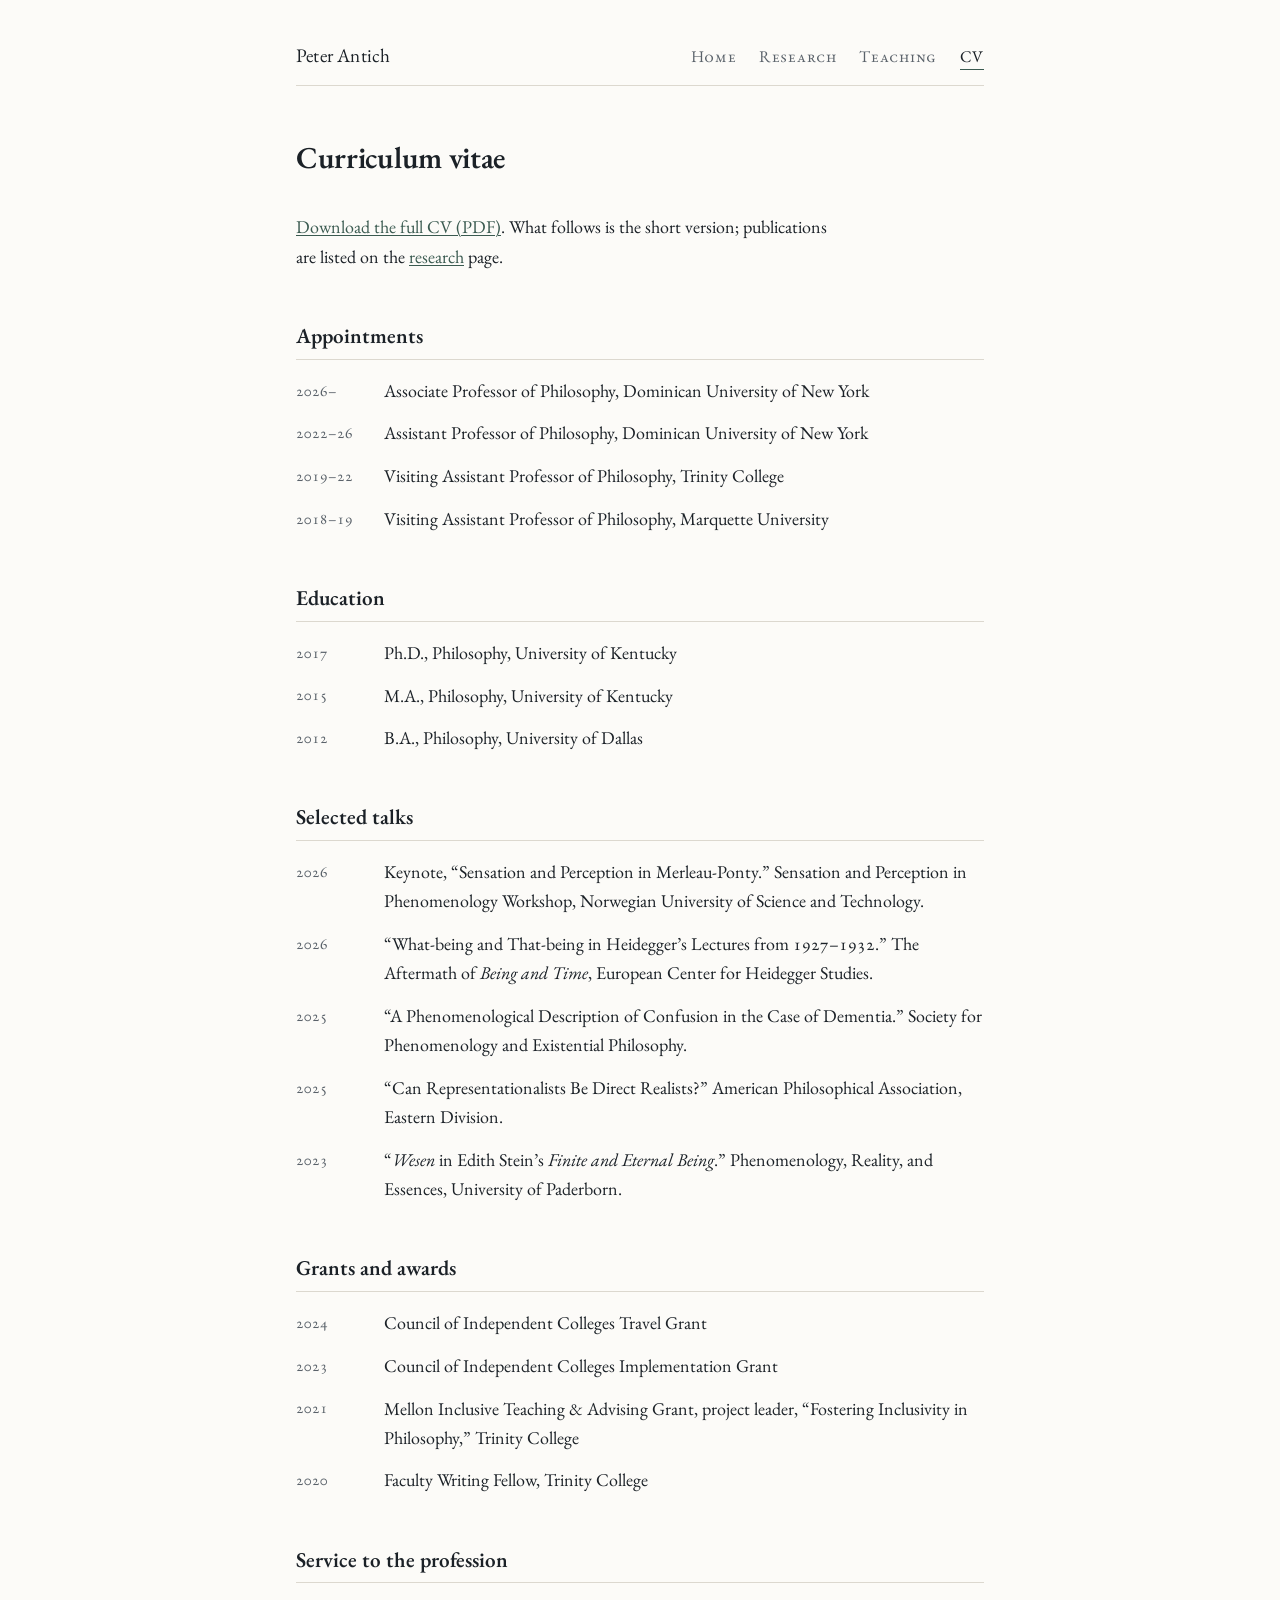
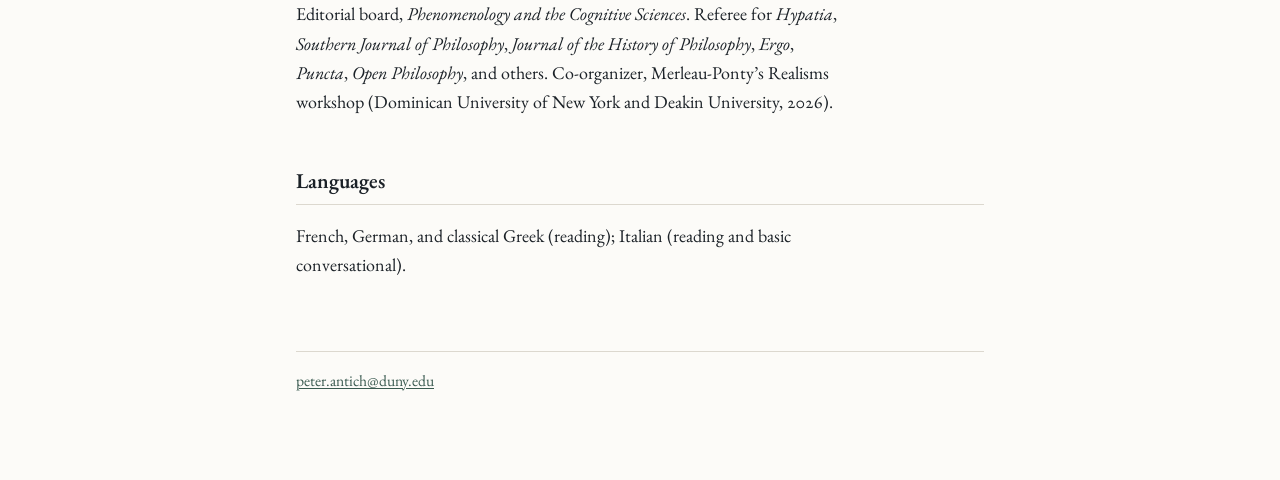
==== cv.html @ 3d5ea0bc "Add files via upload" ====
<!DOCTYPE html>
<html lang="en">
<head>
<meta charset="utf-8">
<meta name="viewport" content="width=device-width, initial-scale=1">
<title>CV — Peter Antich</title>
<meta name="description" content="Curriculum vitae of Peter Antich, Associate Professor of Philosophy at Dominican University of New York.">
<link rel="preconnect" href="https://fonts.googleapis.com">
<link rel="preconnect" href="https://fonts.gstatic.com" crossorigin>
<link href="https://fonts.googleapis.com/css2?family=EB+Garamond:ital,wght@0,400;0,600;1,400&display=swap" rel="stylesheet">
<link rel="stylesheet" href="style.css">
</head>
<body>
<div class="page">

  <header class="masthead">
    <a class="wordmark" href="index.html">Peter Antich</a>
    <nav aria-label="Main">
      <ul>
        <li><a href="index.html">Home</a></li>
        <li><a href="research.html">Research</a></li>
        <li><a href="teaching.html">Teaching</a></li>
        <li><a href="cv.html" aria-current="page">CV</a></li>
      </ul>
    </nav>
  </header>

  <main>

    <h1>Curriculum vitae</h1>

    <p><a href="files/antich-cv.pdf">Download the full CV (PDF)</a>. What follows is the
    short version; publications are listed on the <a href="research.html">research</a> page.</p>

    <h2>Appointments</h2>

    <dl class="dated">
      <dt>2026–</dt>
      <dd>Associate Professor of Philosophy, Dominican University of New York</dd>

      <dt>2022–26</dt>
      <dd>Assistant Professor of Philosophy, Dominican University of New York</dd>

      <dt>2019–22</dt>
      <dd>Visiting Assistant Professor of Philosophy, Trinity College</dd>

      <dt>2018–19</dt>
      <dd>Visiting Assistant Professor of Philosophy, Marquette University</dd>
    </dl>

    <h2>Education</h2>

    <dl class="dated">
      <dt>2017</dt>
      <dd>Ph.D., Philosophy, University of Kentucky</dd>

      <dt>2015</dt>
      <dd>M.A., Philosophy, University of Kentucky</dd>

      <dt>2012</dt>
      <dd>B.A., Philosophy, University of Dallas</dd>
    </dl>

    <h2>Selected talks</h2>

    <dl class="dated">
      <dt>2026</dt>
      <dd>Keynote, “Sensation and Perception in Merleau-Ponty.” Sensation and Perception in
      Phenomenology Workshop, Norwegian University of Science and Technology.</dd>

      <dt>2026</dt>
      <dd>“What-being and That-being in Heidegger&rsquo;s Lectures from 1927–1932.” The
      Aftermath of <em>Being and Time</em>, European Center for Heidegger Studies.</dd>

      <dt>2025</dt>
      <dd>“A Phenomenological Description of Confusion in the Case of Dementia.” Society for
      Phenomenology and Existential Philosophy.</dd>

      <dt>2025</dt>
      <dd>“Can Representationalists Be Direct Realists?” American Philosophical Association,
      Eastern Division.</dd>

      <dt>2023</dt>
      <dd>“<em>Wesen</em> in Edith Stein&rsquo;s <em>Finite and Eternal Being</em>.”
      Phenomenology, Reality, and Essences, University of Paderborn.</dd>
    </dl>

    <h2>Grants and awards</h2>

    <dl class="dated">
      <dt>2024</dt>
      <dd>Council of Independent Colleges Travel Grant</dd>

      <dt>2023</dt>
      <dd>Council of Independent Colleges Implementation Grant</dd>

      <dt>2021</dt>
      <dd>Mellon Inclusive Teaching &amp; Advising Grant, project leader, “Fostering
      Inclusivity in Philosophy,” Trinity College</dd>

      <dt>2020</dt>
      <dd>Faculty Writing Fellow, Trinity College</dd>
    </dl>

    <h2>Service to the profession</h2>

    <p>Editorial board, <em>Phenomenology and the Cognitive Sciences</em>. Referee for
    <em>Hypatia</em>, <em>Southern Journal of Philosophy</em>, <em>Journal of the History of
    Philosophy</em>, <em>Ergo</em>, <em>Puncta</em>, <em>Open Philosophy</em>, and others.
    Co-organizer, Merleau-Ponty&rsquo;s Realisms workshop (Dominican University of New York
    and Deakin University, 2026).</p>

    <h2>Languages</h2>

    <p>French, German, and classical Greek (reading); Italian (reading and basic
    conversational).</p>

  </main>

  <footer>
    <p><a href="mailto:peter.antich@duny.edu">peter.antich@duny.edu</a></p>
  </footer>

</div>
</body>
</html>
---- style.css ----
/* ---------------------------------------------------------------
   Peter Antich — personal site
   One stylesheet for every page. Edit colors and sizes here only.
   --------------------------------------------------------------- */

:root {
  --paper:      #FCFBF8;  /* page background */
  --ink:        #1B2127;  /* body text */
  --ink-soft:   #5A626A;  /* years, dates, secondary text */
  --rule:       #DCD8CF;  /* hairlines */
  --accent:     #3A5A50;  /* links */
  --accent-dk:  #21382F;  /* links, hovered */
  --measure:    34rem;    /* reading width */
}

*, *::before, *::after { box-sizing: border-box; }

html { -webkit-text-size-adjust: 100%; }

body {
  margin: 0;
  background: var(--paper);
  color: var(--ink);
  font-family: "EB Garamond", Garamond, Georgia, "Times New Roman", serif;
  font-size: 1.125rem;
  line-height: 1.62;
  font-feature-settings: "onum" 1;   /* old-style figures where available */
}

.page {
  max-width: 46rem;
  margin: 0 auto;
  padding: 2.5rem 1.5rem 5rem;
}

/* --- masthead + navigation ------------------------------------ */

.masthead {
  display: flex;
  flex-wrap: wrap;
  align-items: baseline;
  justify-content: space-between;
  gap: 0.75rem 2rem;
  padding-bottom: 0.9rem;
  border-bottom: 1px solid var(--rule);
  margin-bottom: 3.25rem;
}

.masthead a.wordmark {
  font-size: 1.2rem;
  letter-spacing: 0.01em;
  color: var(--ink);
  text-decoration: none;
}

nav ul {
  display: flex;
  flex-wrap: wrap;
  gap: 1.4rem;
  list-style: none;
  margin: 0;
  padding: 0;
}

nav a {
  font-variant: small-caps;
  letter-spacing: 0.045em;
  font-size: 1.02rem;
  color: var(--ink-soft);
  text-decoration: none;
  padding-bottom: 2px;
  border-bottom: 1px solid transparent;
}

nav a:hover,
nav a:focus-visible { color: var(--accent-dk); border-bottom-color: var(--accent); }

nav a[aria-current="page"] {
  color: var(--ink);
  border-bottom-color: var(--accent);
}

/* --- the opening claim (home page only) ------------------------ */

.claim {
  font-size: clamp(1.6rem, 4.6vw, 2.45rem);
  line-height: 1.22;
  letter-spacing: -0.012em;
  max-width: 22ch;
  margin: 0 0 2.25rem;
  text-wrap: balance;
}

.standfirst {
  max-width: var(--measure);
  color: var(--ink-soft);
  margin-bottom: 3rem;
}

/* --- headings and text ----------------------------------------- */

h1 {
  font-size: 1.9rem;
  font-weight: 600;
  line-height: 1.25;
  margin: 0 0 2.25rem;
  letter-spacing: -0.01em;
}

h2 {
  font-size: 1.32rem;
  font-weight: 600;
  margin: 3rem 0 1rem;
  padding-bottom: 0.35rem;
  border-bottom: 1px solid var(--rule);
}

h3 {
  font-size: 1.08rem;
  font-weight: 600;
  font-style: italic;
  margin: 2rem 0 0.6rem;
}

p { max-width: var(--measure); margin: 0 0 1.15rem; }

a { color: var(--accent); text-decoration-thickness: 1px; text-underline-offset: 2px; }
a:hover, a:focus-visible { color: var(--accent-dk); }

:focus-visible { outline: 2px solid var(--accent); outline-offset: 3px; }

em, cite { font-style: italic; }
cite { font-style: italic; }

/* --- dated lists: publications, talks, appointments ------------ */

dl.dated { margin: 0; }

dl.dated dt {
  float: left;
  clear: left;
  width: 5.5rem;
  color: var(--ink-soft);
  font-size: 0.98rem;
  padding-top: 0.12rem;
}

dl.dated dd {
  margin: 0 0 0.85rem 5.5rem;
  max-width: calc(var(--measure) + 4rem);
}

/* --- the two books, given room --------------------------------- */

.book {
  padding-left: 1.1rem;
  border-left: 2px solid var(--accent);
  margin: 0 0 1.9rem;
  max-width: var(--measure);
}

.book .title { font-style: italic; }
.book .imprint { display: block; color: var(--ink-soft); font-size: 0.98rem; }

/* --- plain lists (courses, service) ---------------------------- */

ul.plain { list-style: none; padding: 0; margin: 0 0 1.2rem; max-width: var(--measure); }
ul.plain li { margin-bottom: 0.35rem; }
ul.plain .when { color: var(--ink-soft); font-size: 0.98rem; }

/* --- footer ---------------------------------------------------- */

footer {
  margin-top: 4.5rem;
  padding-top: 1rem;
  border-top: 1px solid var(--rule);
  color: var(--ink-soft);
  font-size: 0.98rem;
}

footer p { margin-bottom: 0.4rem; }

/* --- narrow screens -------------------------------------------- */

@media (max-width: 33rem) {
  body { font-size: 1.06rem; }
  .page { padding: 2rem 1.15rem 3.5rem; }
  .masthead { margin-bottom: 2.5rem; }
  dl.dated dt { float: none; width: auto; padding-top: 0; }
  dl.dated dd { margin-left: 0; margin-bottom: 1.15rem; }
}

@media (prefers-reduced-motion: reduce) {
  * { transition: none !important; animation: none !important; }
}
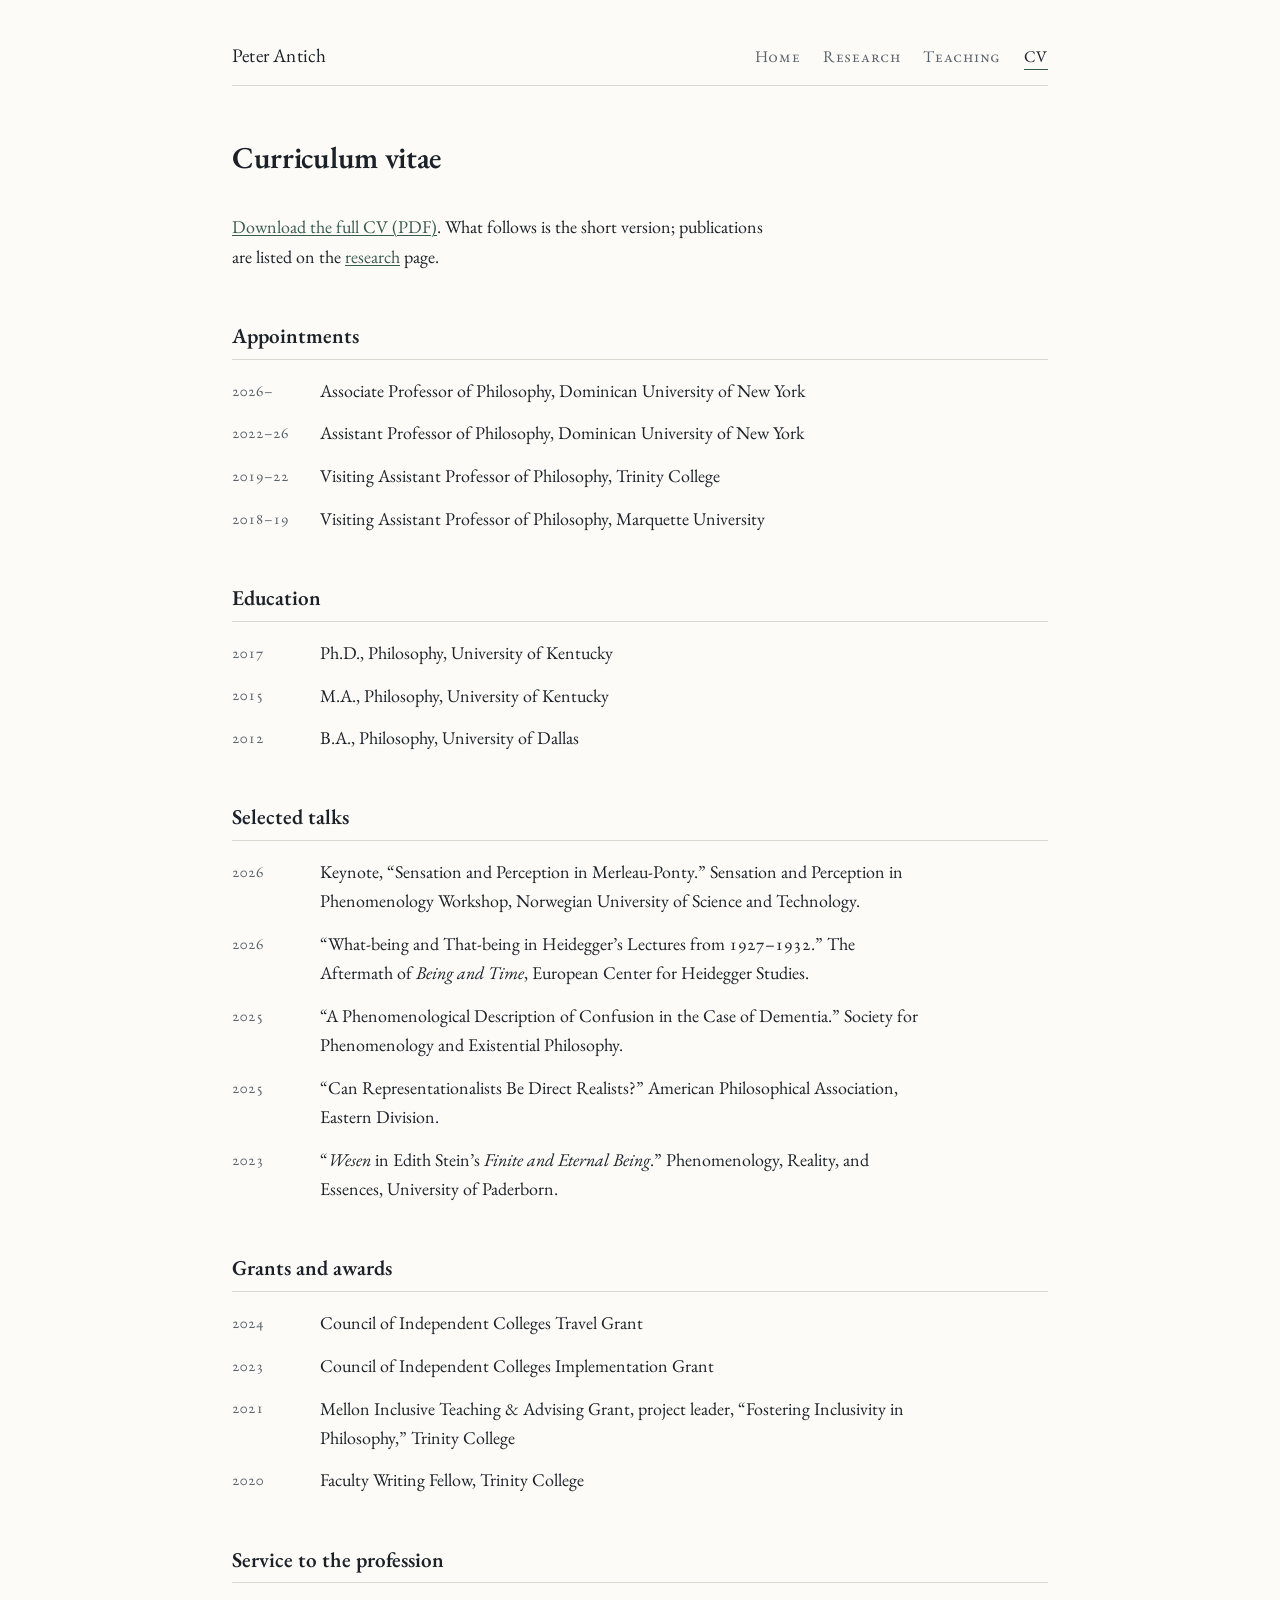
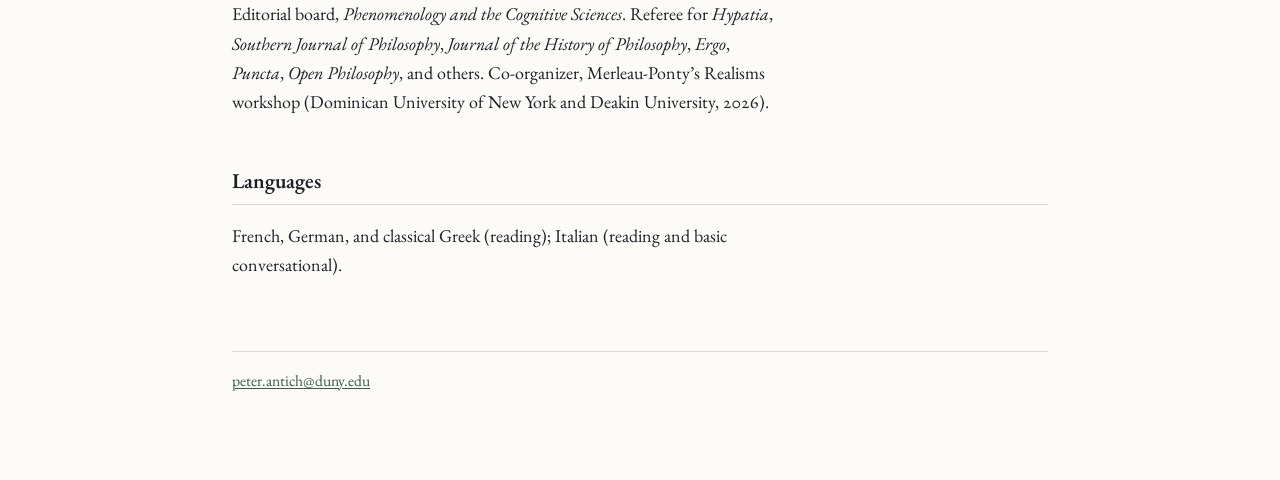
==== commit 48628eba: "Add files via upload" ====
--- a/cv.html
+++ b/cv.html
@@ -29,7 +29,7 @@
 
     <h1>Curriculum vitae</h1>
 
-    <p><a href="files/antich-cv.pdf">Download the full CV (PDF)</a>. What follows is the
+    <p><a href="antich-cv.pdf">Download the full CV (PDF)</a>. What follows is the
     short version; publications are listed on the <a href="research.html">research</a> page.</p>
 
     <h2>Appointments</h2>
--- a/style.css
+++ b/style.css
@@ -28,7 +28,7 @@
 }
 
 .page {
-  max-width: 46rem;
+  max-width: 54rem;
   margin: 0 auto;
   padding: 2.5rem 1.5rem 5rem;
 }
@@ -193,3 +193,112 @@
 @media (prefers-reduced-motion: reduce) {
   * { transition: none !important; animation: none !important; }
 }
+
+/* --- two-column layout: prose + side rail --------------------- */
+
+.layout {
+  display: grid;
+  grid-template-columns: minmax(0, 1fr) 13rem;
+  gap: 3.25rem;
+  align-items: start;
+}
+
+aside.rail { position: sticky; top: 2rem; }
+
+figure.portrait { margin: 0 0 2.5rem; }
+
+figure.portrait img {
+  display: block;
+  width: 100%;
+  border-radius: 2px;
+}
+
+figure.portrait figcaption {
+  margin-top: 0.5rem;
+  font-size: 0.9rem;
+  color: var(--ink-soft);
+  line-height: 1.35;
+}
+
+/* --- books in the rail ----------------------------------------- */
+
+.rail h2 {
+  font-size: 1.02rem;
+  margin: 0 0 1rem;
+  padding-bottom: 0.3rem;
+}
+
+.shelf-item { margin-bottom: 2.25rem; }
+
+.shelf-item img {
+  display: block;
+  width: 100%;
+  max-width: 10.5rem;
+  height: auto;
+  border-radius: 1px;
+  box-shadow: 0 1px 3px rgba(27, 33, 39, 0.18), 0 6px 16px rgba(27, 33, 39, 0.1);
+  transition: transform 120ms ease;
+}
+
+.shelf-item a:hover img { transform: translateY(-2px); }
+
+.shelf-item .title {
+  display: block;
+  margin-top: 0.7rem;
+  font-style: italic;
+  font-size: 0.97rem;
+  line-height: 1.3;
+}
+
+.shelf-item .imprint {
+  display: block;
+  color: var(--ink-soft);
+  font-size: 0.9rem;
+  margin-top: 0.15rem;
+}
+
+.shelf-item .links { font-size: 0.9rem; margin-top: 0.3rem; }
+
+/* --- cover beside an entry on the research page ----------------- */
+
+.book {
+  display: grid;
+  grid-template-columns: 7.5rem minmax(0, 1fr);
+  gap: 1.5rem;
+  align-items: start;
+  padding-left: 0;
+  border-left: 0;
+  margin-bottom: 2.75rem;
+  max-width: none;
+}
+
+.book img {
+  display: block;
+  width: 100%;
+  height: auto;
+  border-radius: 1px;
+  box-shadow: 0 1px 3px rgba(27, 33, 39, 0.18), 0 6px 16px rgba(27, 33, 39, 0.1);
+}
+
+.book .title { font-style: italic; font-size: 1.06rem; }
+
+/* --- inline links after a publication entry -------------------- */
+
+.links {
+  display: block;
+  margin-top: 0.2rem;
+  font-size: 0.95rem;
+}
+
+.links a { color: var(--accent); }
+.links .sep { color: var(--rule); padding: 0 0.45rem; }
+
+@media (max-width: 46rem) {
+  .layout { grid-template-columns: 1fr; gap: 2.75rem; }
+  aside.rail { position: static; }
+  figure.portrait { margin-bottom: 2rem; }
+  figure.portrait img { max-width: 11rem; }
+  .rail .shelf { display: grid; grid-template-columns: 1fr 1fr; gap: 1.5rem; }
+  .shelf-item { margin-bottom: 0; }
+  .book { grid-template-columns: 6rem minmax(0, 1fr); gap: 1.1rem; }
+}
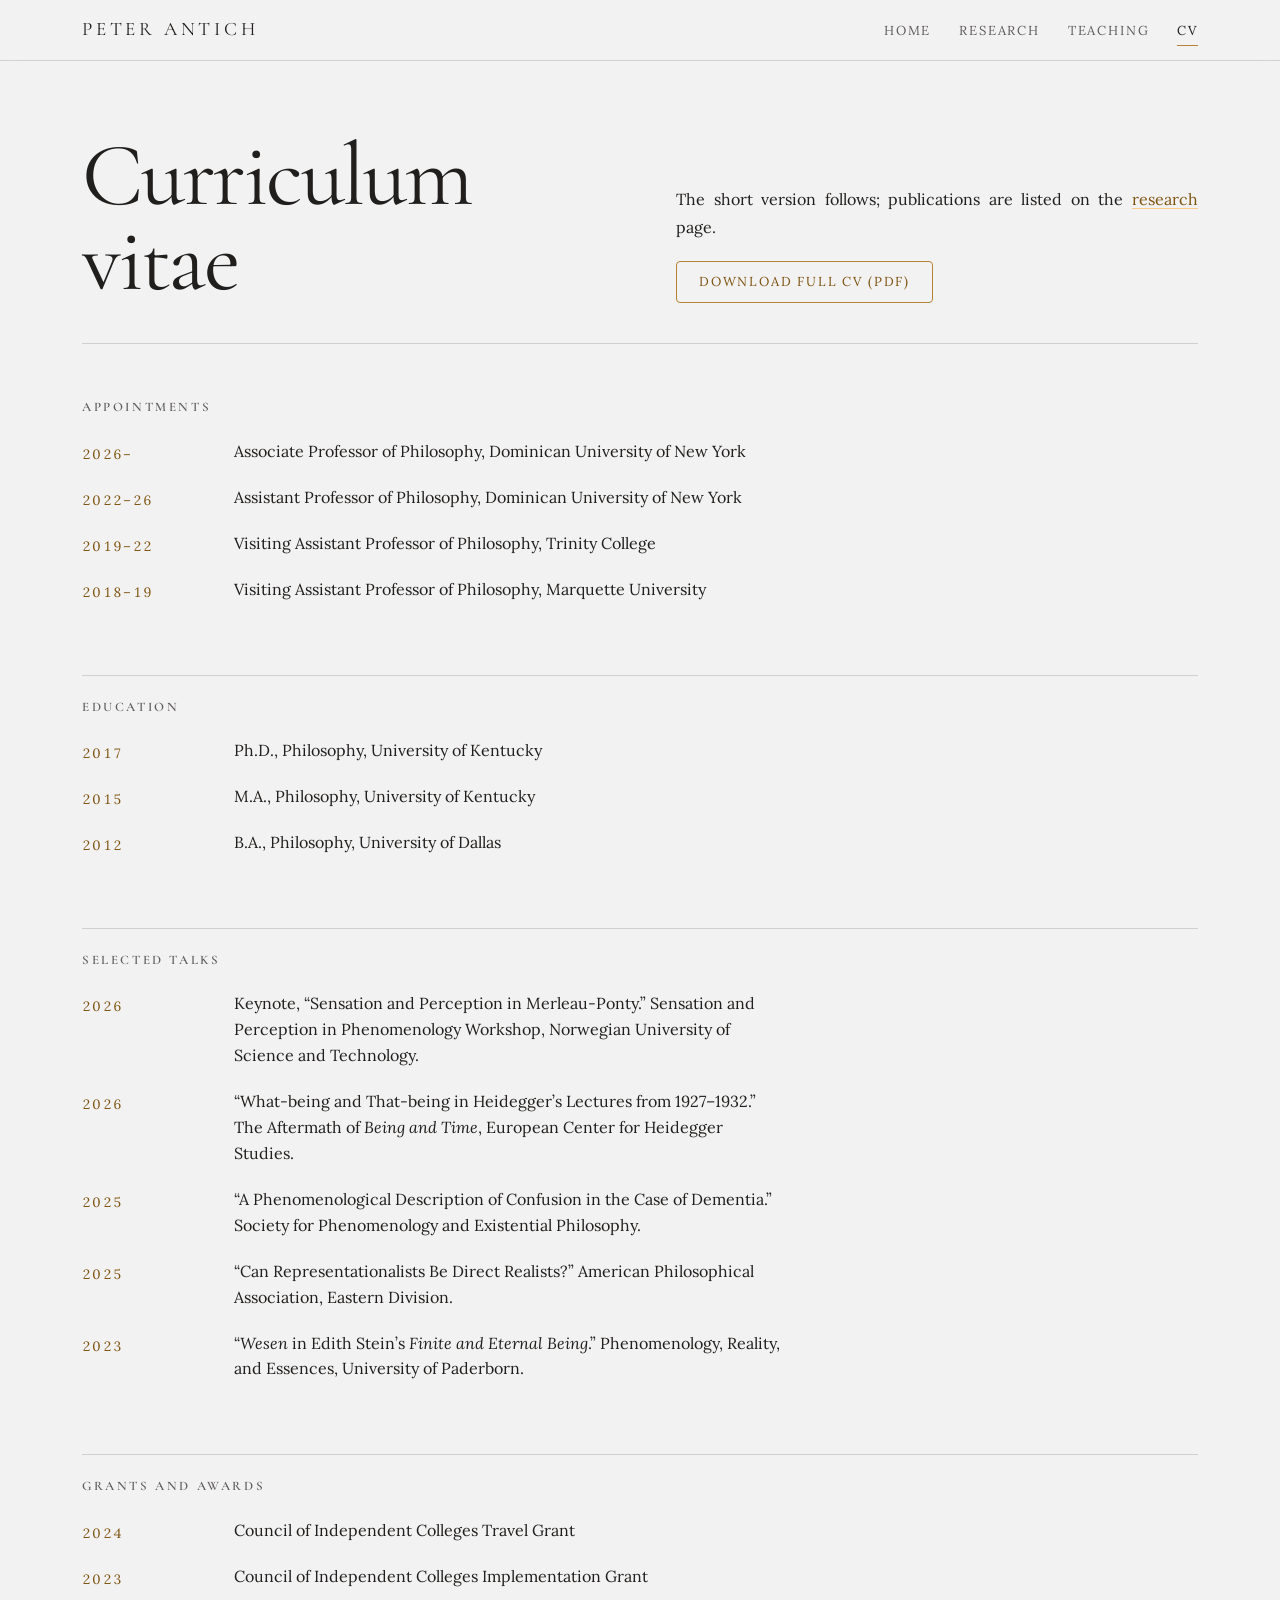
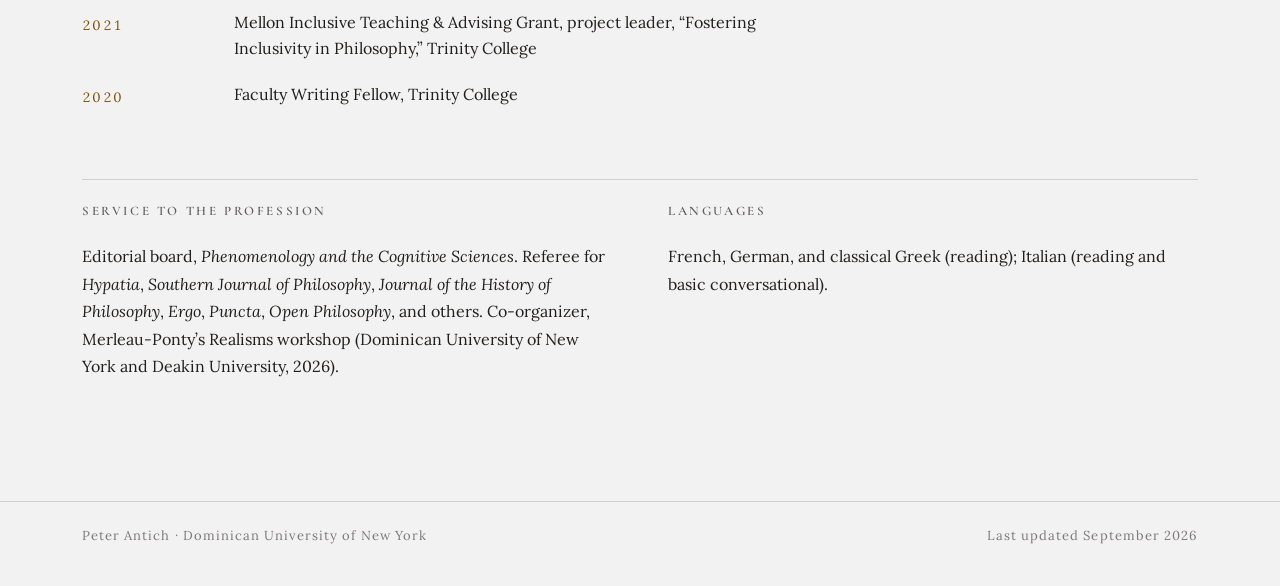
==== commit f7cbb892: "Add files via upload" ====
--- a/cv.html
+++ b/cv.html
@@ -5,122 +5,106 @@
 <meta name="viewport" content="width=device-width, initial-scale=1">
 <title>CV — Peter Antich</title>
 <meta name="description" content="Curriculum vitae of Peter Antich, Associate Professor of Philosophy at Dominican University of New York.">
-<link rel="preconnect" href="https://fonts.googleapis.com">
-<link rel="preconnect" href="https://fonts.gstatic.com" crossorigin>
-<link href="https://fonts.googleapis.com/css2?family=EB+Garamond:ital,wght@0,400;0,600;1,400&display=swap" rel="stylesheet">
-<link rel="stylesheet" href="style.css">
+<link rel="stylesheet" href="styles.css">
+<link rel="stylesheet" href="site.css">
+<script src="site.js" defer></script>
 </head>
 <body>
-<div class="page">
+<header class="site-head">
+  <div class="wrap">
+    <a class="wordmark" href="index.html">Peter Antich</a>
+    <nav class="site-nav" aria-label="Main">
+      <a href="index.html">Home</a>
+      <a href="research.html">Research</a>
+      <a href="teaching.html">Teaching</a>
+      <a href="cv.html" aria-current="page">CV</a>
+    </nav>
+  </div>
+</header>
+<main class="wrap">
 
-  <header class="masthead">
-    <a class="wordmark" href="index.html">Peter Antich</a>
-    <nav aria-label="Main">
-      <ul>
-        <li><a href="index.html">Home</a></li>
-        <li><a href="research.html">Research</a></li>
-        <li><a href="teaching.html">Teaching</a></li>
-        <li><a href="cv.html" aria-current="page">CV</a></li>
-      </ul>
-    </nav>
-  </header>
+  <section class="page-head">
+    <h1 class="page-title">Curriculum<br>vitae</h1>
+    <div>
+      <p class="prose" style="margin-bottom: 20px;">The short version follows; publications are listed on the <a href="research.html">research</a> page.</p>
+      <a class="btn-outline" href="antich-cv.pdf">Download full CV (PDF)</a>
+    </div>
+  </section>
 
-  <main>
+  <hr class="hr">
 
-    <h1>Curriculum vitae</h1>
+  <section class="reveal section-pad">
+    <h2 class="section-head">Appointments</h2>
+  <dl class="dated">
+    <dt class="year">2026&ndash;</dt>
+    <dd><p>Associate Professor of Philosophy, Dominican University of New York</p></dd>
+    <dt class="year">2022&ndash;26</dt>
+    <dd><p>Assistant Professor of Philosophy, Dominican University of New York</p></dd>
+    <dt class="year">2019&ndash;22</dt>
+    <dd><p>Visiting Assistant Professor of Philosophy, Trinity College</p></dd>
+    <dt class="year">2018&ndash;19</dt>
+    <dd><p>Visiting Assistant Professor of Philosophy, Marquette University</p></dd>
+  </dl>
+  </section>
 
-    <p><a href="antich-cv.pdf">Download the full CV (PDF)</a>. What follows is the
-    short version; publications are listed on the <a href="research.html">research</a> page.</p>
+  <section class="reveal">
+    <h2 class="section-head ruled">Education</h2>
+  <dl class="dated">
+    <dt class="year">2017</dt>
+    <dd><p>Ph.D., Philosophy, University of Kentucky</p></dd>
+    <dt class="year">2015</dt>
+    <dd><p>M.A., Philosophy, University of Kentucky</p></dd>
+    <dt class="year">2012</dt>
+    <dd><p>B.A., Philosophy, University of Dallas</p></dd>
+  </dl>
+  </section>
 
-    <h2>Appointments</h2>
+  <section class="reveal">
+    <h2 class="section-head ruled">Selected talks</h2>
+  <dl class="dated">
+    <dt class="year">2026</dt>
+    <dd><p>Keynote, &ldquo;Sensation and Perception in Merleau-Ponty.&rdquo; Sensation and Perception in Phenomenology Workshop, Norwegian University of Science and Technology.</p></dd>
+    <dt class="year">2026</dt>
+    <dd><p>&ldquo;What-being and That-being in Heidegger&rsquo;s Lectures from 1927&ndash;1932.&rdquo; The Aftermath of <em>Being and Time</em>, European Center for Heidegger Studies.</p></dd>
+    <dt class="year">2025</dt>
+    <dd><p>&ldquo;A Phenomenological Description of Confusion in the Case of Dementia.&rdquo; Society for Phenomenology and Existential Philosophy.</p></dd>
+    <dt class="year">2025</dt>
+    <dd><p>&ldquo;Can Representationalists Be Direct Realists?&rdquo; American Philosophical Association, Eastern Division.</p></dd>
+    <dt class="year">2023</dt>
+    <dd><p>&ldquo;<em>Wesen</em> in Edith Stein&rsquo;s <em>Finite and Eternal Being</em>.&rdquo; Phenomenology, Reality, and Essences, University of Paderborn.</p></dd>
+  </dl>
+  </section>
 
-    <dl class="dated">
-      <dt>2026–</dt>
-      <dd>Associate Professor of Philosophy, Dominican University of New York</dd>
+  <section class="reveal">
+    <h2 class="section-head ruled">Grants and awards</h2>
+  <dl class="dated">
+    <dt class="year">2024</dt>
+    <dd><p>Council of Independent Colleges Travel Grant</p></dd>
+    <dt class="year">2023</dt>
+    <dd><p>Council of Independent Colleges Implementation Grant</p></dd>
+    <dt class="year">2021</dt>
+    <dd><p>Mellon Inclusive Teaching &amp; Advising Grant, project leader, &ldquo;Fostering Inclusivity in Philosophy,&rdquo; Trinity College</p></dd>
+    <dt class="year">2020</dt>
+    <dd><p>Faculty Writing Fellow, Trinity College</p></dd>
+  </dl>
+  </section>
 
-      <dt>2022–26</dt>
-      <dd>Assistant Professor of Philosophy, Dominican University of New York</dd>
-
-      <dt>2019–22</dt>
-      <dd>Visiting Assistant Professor of Philosophy, Trinity College</dd>
-
-      <dt>2018–19</dt>
-      <dd>Visiting Assistant Professor of Philosophy, Marquette University</dd>
-    </dl>
-
-    <h2>Education</h2>
-
-    <dl class="dated">
-      <dt>2017</dt>
-      <dd>Ph.D., Philosophy, University of Kentucky</dd>
-
-      <dt>2015</dt>
-      <dd>M.A., Philosophy, University of Kentucky</dd>
-
-      <dt>2012</dt>
-      <dd>B.A., Philosophy, University of Dallas</dd>
-    </dl>
-
-    <h2>Selected talks</h2>
-
-    <dl class="dated">
-      <dt>2026</dt>
-      <dd>Keynote, “Sensation and Perception in Merleau-Ponty.” Sensation and Perception in
-      Phenomenology Workshop, Norwegian University of Science and Technology.</dd>
-
-      <dt>2026</dt>
-      <dd>“What-being and That-being in Heidegger&rsquo;s Lectures from 1927–1932.” The
-      Aftermath of <em>Being and Time</em>, European Center for Heidegger Studies.</dd>
-
-      <dt>2025</dt>
-      <dd>“A Phenomenological Description of Confusion in the Case of Dementia.” Society for
-      Phenomenology and Existential Philosophy.</dd>
-
-      <dt>2025</dt>
-      <dd>“Can Representationalists Be Direct Realists?” American Philosophical Association,
-      Eastern Division.</dd>
-
-      <dt>2023</dt>
-      <dd>“<em>Wesen</em> in Edith Stein&rsquo;s <em>Finite and Eternal Being</em>.”
-      Phenomenology, Reality, and Essences, University of Paderborn.</dd>
-    </dl>
-
-    <h2>Grants and awards</h2>
-
-    <dl class="dated">
-      <dt>2024</dt>
-      <dd>Council of Independent Colleges Travel Grant</dd>
-
-      <dt>2023</dt>
-      <dd>Council of Independent Colleges Implementation Grant</dd>
-
-      <dt>2021</dt>
-      <dd>Mellon Inclusive Teaching &amp; Advising Grant, project leader, “Fostering
-      Inclusivity in Philosophy,” Trinity College</dd>
-
-      <dt>2020</dt>
-      <dd>Faculty Writing Fellow, Trinity College</dd>
-    </dl>
-
-    <h2>Service to the profession</h2>
-
-    <p>Editorial board, <em>Phenomenology and the Cognitive Sciences</em>. Referee for
-    <em>Hypatia</em>, <em>Southern Journal of Philosophy</em>, <em>Journal of the History of
-    Philosophy</em>, <em>Ergo</em>, <em>Puncta</em>, <em>Open Philosophy</em>, and others.
-    Co-organizer, Merleau-Ponty&rsquo;s Realisms workshop (Dominican University of New York
-    and Deakin University, 2026).</p>
-
-    <h2>Languages</h2>
-
-    <p>French, German, and classical Greek (reading); Italian (reading and basic
-    conversational).</p>
-
-  </main>
-
-  <footer>
-    <p><a href="mailto:peter.antich@duny.edu">peter.antich@duny.edu</a></p>
-  </footer>
-
-</div>
+  <section class="cols-tight reveal" style="border-top: 1px solid var(--color-divider); padding-top: 24px;">
+    <div>
+      <h2 class="section-head">Service to the profession</h2>
+      <p class="prose" style="text-align: left;">Editorial board, <em>Phenomenology and the Cognitive Sciences</em>. Referee for <em>Hypatia</em>, <em>Southern Journal of Philosophy</em>, <em>Journal of the History of Philosophy</em>, <em>Ergo</em>, <em>Puncta</em>, <em>Open Philosophy</em>, and others. Co-organizer, Merleau-Ponty&rsquo;s Realisms workshop (Dominican University of New York and Deakin University, 2026).</p>
+    </div>
+    <div>
+      <h2 class="section-head">Languages</h2>
+      <p class="prose" style="text-align: left;">French, German, and classical Greek (reading); Italian (reading and basic conversational).</p>
+    </div>
+  </section>
+</main>
+<footer class="site-foot">
+  <div class="wrap">
+    <span>Peter Antich &middot; Dominican University of New York</span>
+    <span>Last updated September 2026</span>
+  </div>
+</footer>
 </body>
 </html>
--- a/styles.css
+++ b/styles.css
@@ -0,0 +1,255 @@
+/* Classical — design-system tokens and component classes. This file is the source of truth for the system's look; retune it here and see readme.md. */
+@import url('https://fonts.googleapis.com/css2?family=Cormorant+Garamond:wght@400;600&family=Lora:wght@400;600&display=swap');
+
+:root {
+  --color-bg: #f3f2f2;
+  --color-surface: #eae9e9;
+  --color-text: #201f1d;
+  --color-accent: #b68235;
+  --color-accent-2: #ac803e;
+  --color-divider: color-mix(in srgb, #201f1d 16%, transparent);
+
+  /* Tonal ramps — generated in OKLCH on one shared lightness scale, so the
+     same step of any role matches the others in visual value. */
+  --color-neutral-100: #f8f4f4;
+  --color-neutral-200: #eae7e7;
+  --color-neutral-300: #d7d3d3;
+  --color-neutral-400: #bab6b6;
+  --color-neutral-500: #9b9797;
+  --color-neutral-600: #7d7979;
+  --color-neutral-700: #605d5d;
+  --color-neutral-800: #444141;
+  --color-neutral-900: #2d2b2b;
+
+  --color-accent-100: #fff3e4;
+  --color-accent-200: #ffe3bf;
+  --color-accent-300: #facb8d;
+  --color-accent-400: #e1ad66;
+  --color-accent-500: #c28d41;
+  --color-accent-600: #a06f24;
+  --color-accent-700: #7d5411;
+  --color-accent-800: #5a3b0a;
+  --color-accent-900: #3a270d;
+
+  --color-accent-2-100: #fff3e4;
+  --color-accent-2-200: #ffe3be;
+  --color-accent-2-300: #f5cd96;
+  --color-accent-2-400: #dbaf70;
+  --color-accent-2-500: #bc8f4e;
+  --color-accent-2-600: #9b7232;
+  --color-accent-2-700: #79561f;
+  --color-accent-2-800: #573d14;
+  --color-accent-2-900: #382810;
+
+  --font-heading: "Cormorant Garamond", system-ui, sans-serif;
+  --font-heading-weight: 600; /* review round 3: bold retired — semibold is the
+     interface headings' ceiling (they need the weight at small sizes); display
+     text goes lighter still, to the normal cut (see the deck) */
+  --font-body: "Lora", system-ui, sans-serif;
+
+  --space-1: 4.6px;
+  --space-2: 9.2px;
+  --space-3: 13.8px;
+  --space-4: 18.4px;
+  --space-6: 27.6px;
+  --space-8: 36.8px;
+
+  --radius-sm: 2px;
+  --radius-md: 4px;
+  --radius-lg: 7px;
+
+  /* Elevation — derived from the ground: soft ink-tinted shadows on a
+     light theme, a hairline edge + ambient darkness on a dark one. */
+  --shadow-sm: 0 1px 2px color-mix(in srgb, #2d2b2b 14%, transparent);
+  --shadow-md: 0 3px 10px color-mix(in srgb, #2d2b2b 16%, transparent);
+  --shadow-lg: 0 12px 32px color-mix(in srgb, #2d2b2b 22%, transparent);
+}
+
+body {
+  background: var(--color-bg);
+  color: var(--color-text);
+  font-family: var(--font-body);
+}
+h1, h2, h3, h4 { font-family: var(--font-heading); font-weight: var(--font-heading-weight); }
+
+.plate{filter:sepia(0.22) saturate(0.82) contrast(1.05);box-sizing:border-box;
+  border:6px solid var(--color-surface);outline:1px solid var(--color-divider)}
+
+/* ══════════════════════════════════════════════════════════════════════════
+   Components — built with the tokens above. Plain CSS
+   on plain HTML: no JavaScript, no build step. Each class is documented in
+   readme.md and demonstrated in foundations/ and components/.
+   ══════════════════════════════════════════════════════════════════════ */
+
+*, *::before, *::after { box-sizing: border-box; }
+body { margin: 0; font-size: 15px; line-height: 1.55; font-weight: 400; }
+h1, h2, h3, h4, h5, h6 {
+  font-family: var(--font-heading); font-weight: var(--font-heading-weight);
+  line-height: 1.12; letter-spacing: -0.015em; margin: 0 0 var(--space-2);
+}
+h1 { font-size: 42px; }
+h2 { font-size: 32px; }
+h3 { font-size: 25px; }
+h4 { font-size: 20px; }
+h5 { font-size: 16px; }
+h6 { font-size: 13px; }
+h6 { letter-spacing: 0.08em; text-transform: uppercase; }
+p { margin: 0 0 var(--space-3); }
+a { color: var(--color-accent); text-underline-offset: 3px; }
+img { display: block; max-width: 100%; }
+figure { margin: 0; }
+figcaption {
+  font-size: 11px; margin-top: var(--space-1);
+  color: color-mix(in srgb, var(--color-text) 55%, transparent);
+}
+.text-muted { color: color-mix(in srgb, var(--color-text) 55%, transparent); }
+:focus { outline: none; }
+:focus-visible { outline: 2px solid var(--color-accent); outline-offset: 2px; }
+::selection { background: color-mix(in srgb, var(--color-accent) 30%, transparent); }
+
+/* — rules — */
+.hr {
+  height: 1px; border: 0; margin: var(--space-4) 0;
+  background: var(--color-divider);
+}
+
+/* — buttons — */
+.btn {
+  display: inline-flex; align-items: center; justify-content: center; gap: 6px;
+  cursor: pointer; text-decoration: none;
+  font-family: var(--font-heading); font-weight: var(--font-heading-weight);
+  font-size: 14px; line-height: 1.2; color: var(--color-text); /* matches the .input's 14px —
+     the pair sits side by side in sign-up rows */
+  background: transparent; border: 1px solid transparent;
+  padding: var(--space-2) calc(var(--space-3) * 1.2);
+  border-radius: var(--radius-md);
+}
+.btn svg { display: block; }
+.btn:disabled { opacity: 0.45; cursor: not-allowed; }
+.btn-primary { color: var(--color-accent); border-color: var(--color-accent); }
+.btn-primary:hover { background: color-mix(in srgb, var(--color-accent) 12%, transparent); }
+.btn-primary:active { background: color-mix(in srgb, var(--color-accent) 22%, transparent); }
+.btn-secondary { border-color: var(--color-divider); }
+.btn-secondary:hover { background: color-mix(in srgb, var(--color-text) 7%, transparent); }
+.btn-secondary:active { background: color-mix(in srgb, var(--color-text) 14%, transparent); }
+.btn-ghost { color: var(--color-accent); padding-inline: var(--space-1); }
+.btn-ghost:hover { background: color-mix(in srgb, var(--color-accent) 10%, transparent); }
+.btn-ghost:active { background: color-mix(in srgb, var(--color-accent) 18%, transparent); }
+.btn-icon { width: 36px; height: 36px; padding: 0; }
+.btn-block { width: 100%; margin-top: var(--space-2); }
+
+/* — forms — */
+.field > label {
+  display: block; font-size: 12px; margin-bottom: 5px;
+  color: color-mix(in srgb, var(--color-text) 70%, transparent);
+}
+.input {
+  width: 100%; min-height: 36px; padding: 6px 10px; font: inherit;
+  font-size: 14px; color: var(--color-text); caret-color: var(--color-accent);
+  background: transparent;
+  border: 1px solid var(--color-divider); border-radius: var(--radius-md);
+}
+.input:hover { border-color: color-mix(in srgb, var(--color-text) 45%, transparent); }
+.input:focus-visible { border-color: var(--color-accent); outline-offset: 0; }
+textarea.input { min-height: 90px; resize: vertical; }
+.radio { display: inline-flex; align-items: center; gap: 8px; cursor: pointer; font-size: 14px; }
+.radio input, .seg-opt input {
+  position: absolute; opacity: 0; width: 0; height: 0; pointer-events: none;
+}
+.radio .dot {
+  width: 16px; height: 16px; flex: none; border-radius: 50%;
+  border: 1.5px solid var(--color-divider);
+}
+.radio:hover .dot { border-color: var(--color-accent); }
+.radio input:checked + .dot {
+  border-color: var(--color-accent); background: var(--color-accent);
+  box-shadow: inset 0 0 0 4px var(--color-bg);
+}
+.radio input:focus-visible + .dot { outline: 2px solid var(--color-accent); outline-offset: 2px; }
+.seg {
+  display: inline-flex; overflow: hidden;
+  border: 1px solid var(--color-divider); border-radius: var(--radius-md);
+}
+.seg-opt {
+  display: inline-flex; align-items: center; gap: 6px;
+  padding: 7px 12px; font-size: 13px; cursor: pointer;
+}
+.seg-opt + .seg-opt { border-left: 1px solid var(--color-divider); }
+.seg-opt:has(input:checked) { color: var(--color-accent); box-shadow: inset 0 0 0 1px var(--color-accent); }
+.seg-opt:not(:has(input:checked)):hover { background: color-mix(in srgb, var(--color-text) 7%, transparent); }
+.seg-opt:has(input:focus-visible) { outline: 2px solid var(--color-accent); outline-offset: -2px; }
+
+/* — cards — */
+.card {
+  display: flex; flex-direction: column; gap: var(--space-2);
+  padding: var(--space-3); border-radius: var(--radius-md); background: transparent; border: 1px solid var(--color-divider);
+}
+.card-kicker { font-size: 10px; letter-spacing: 0.1em; text-transform: uppercase; color: var(--color-accent); }
+.card-title {
+  font-family: var(--font-heading); font-weight: var(--font-heading-weight);
+  font-size: 17px; line-height: 1.2;
+}
+.card-body { margin: 0; font-size: 13px; opacity: 0.8; flex: 1; }
+.card-meta {
+  display: flex; align-items: center; gap: 6px; font-size: 11px;
+  color: color-mix(in srgb, var(--color-text) 50%, transparent);
+}
+.elev-sm { box-shadow: var(--shadow-sm); }
+.elev-md { box-shadow: var(--shadow-md); }
+.elev-lg { box-shadow: var(--shadow-lg); }
+
+/* — tags — */
+.tag {
+  display: inline-flex; align-items: center; font-size: 11px;
+  letter-spacing: 0.02em; padding: 3px 10px;
+  border-radius: calc(var(--radius-md) * 0.75);
+}
+.tag-accent { background: var(--color-accent-100); color: var(--color-accent-800); }
+.tag-accent-2 { background: var(--color-accent-2-100); color: var(--color-accent-2-800); }
+.tag-neutral { background: var(--color-neutral-100); color: var(--color-neutral-800); }
+.tag-outline { border: 1px solid var(--color-accent); color: var(--color-accent); }
+
+/* — navigation — */
+.nav {
+  display: flex; align-items: center; gap: var(--space-4);
+  padding: var(--space-3) var(--space-4);
+  border-bottom: 1px solid var(--color-divider);
+}
+.nav-brand {
+  font-family: var(--font-heading); font-weight: var(--font-heading-weight);
+  font-size: 18px; margin-right: auto;
+}
+.nav a { color: inherit; text-decoration: none; font-size: 14px; }
+.nav a:hover, .nav a[aria-current='page'] { color: var(--color-accent); }
+
+/* — tables — */
+.table { width: 100%; border-collapse: collapse; font-size: 14px; }
+.table th {
+  text-align: left; font-size: 11px; letter-spacing: 0.08em; text-transform: uppercase;
+  color: color-mix(in srgb, var(--color-text) 60%, transparent);
+  padding: var(--space-2); border-bottom: 1px solid var(--color-divider);
+}
+.table td {
+  padding: var(--space-2);
+  border-bottom: 1px solid var(--color-divider);
+}
+.table tbody tr:hover { background: color-mix(in srgb, var(--color-text) 4%, transparent); }
+
+/* — dialog — */
+.dialog-backdrop {
+  position: fixed; inset: 0; display: grid; place-items: center;
+  padding: var(--space-4);
+  background: color-mix(in srgb, var(--color-neutral-900) 50%, transparent);
+}
+.dialog {
+  width: min(440px, 100%); display: flex; flex-direction: column; gap: var(--space-3);
+  padding: var(--space-4); border-radius: var(--radius-lg);
+  background: var(--color-surface); box-shadow: var(--shadow-lg); border: 1px solid var(--color-divider);
+}
+.dialog-title {
+  font-family: var(--font-heading); font-weight: var(--font-heading-weight);
+  font-size: 20px;
+}
+.dialog-body { font-size: 14px; opacity: 0.85; }
+.dialog-actions { display: flex; justify-content: flex-end; gap: var(--space-2); margin-top: var(--space-2); }
+
--- a/site.css
+++ b/site.css
@@ -0,0 +1,199 @@
+/* Peter Antich — site layer on top of the Classical design system (styles.css).
+   All colors, fonts, radii and shadows come from the system's variables. */
+
+body { background: var(--color-bg); color: var(--color-text); font-family: var(--font-body); }
+
+a {
+  color: var(--color-accent-700);
+  text-decoration: underline;
+  text-decoration-thickness: 1px;
+  text-underline-offset: 3px;
+  text-decoration-color: var(--color-accent-300);
+}
+a:hover { color: var(--color-accent-900); text-decoration-color: var(--color-accent-600); }
+::selection { background: var(--color-accent-200); }
+:focus-visible { outline: 2px solid var(--color-accent); outline-offset: 2px; }
+
+.wrap { max-width: 1180px; margin: 0 auto; padding: 0 32px; }
+
+/* --- masthead ------------------------------------------------- */
+
+.site-head {
+  position: sticky; top: 0; z-index: 20;
+  background: color-mix(in srgb, var(--color-bg) 92%, transparent);
+  backdrop-filter: blur(8px);
+  border-bottom: 1px solid var(--color-divider);
+}
+.site-head .wrap {
+  display: flex; align-items: baseline; justify-content: space-between;
+  gap: 24px; flex-wrap: wrap; padding-top: 14px; padding-bottom: 14px;
+}
+.wordmark {
+  font-family: var(--font-heading); font-size: 19px;
+  letter-spacing: 0.2em; text-transform: uppercase;
+  color: var(--color-text); text-decoration: none;
+}
+.wordmark:hover { color: var(--color-text); }
+.site-nav { display: flex; gap: 28px; align-items: baseline; }
+.site-nav a {
+  font-size: 13px; letter-spacing: 0.14em; text-transform: uppercase;
+  color: var(--color-neutral-700); text-decoration: none; padding-bottom: 4px;
+  border-bottom: 1px solid transparent;
+}
+.site-nav a:hover { color: var(--color-accent-700); }
+.site-nav a[aria-current="page"] { color: var(--color-text); border-bottom-color: var(--color-accent); }
+
+main.wrap { padding-bottom: 120px; }
+
+/* --- type ------------------------------------------------------ */
+
+.kicker {
+  font-size: 12px; letter-spacing: 0.2em; text-transform: uppercase;
+  color: var(--color-accent-700); margin: 0 0 28px; font-feature-settings: "tnum" 1;
+}
+.display {
+  font-family: var(--font-heading); font-weight: 400;
+  font-size: clamp(40px, 6.2vw, 86px); line-height: 1.0;
+  letter-spacing: -0.022em; margin: 0; text-wrap: balance;
+}
+.display em { font-style: italic; color: var(--color-accent-700); }
+.page-title {
+  font-family: var(--font-heading); font-weight: 400;
+  font-size: clamp(44px, 7vw, 96px); line-height: 0.95;
+  letter-spacing: -0.025em; margin: 0;
+}
+.section-head {
+  font-family: var(--font-heading); font-weight: 600; font-size: 13px;
+  letter-spacing: 0.2em; text-transform: uppercase;
+  color: var(--color-neutral-700); margin: 0 0 24px;
+}
+.section-head.ruled { border-top: 1px solid var(--color-divider); padding-top: 24px; }
+.big-head {
+  font-family: var(--font-heading); font-weight: 400;
+  font-size: clamp(30px, 3.6vw, 46px); letter-spacing: -0.02em; margin: 0 0 40px;
+}
+.prose { font-size: 16px; line-height: 1.72; text-align: justify; hyphens: auto; margin: 0; }
+.prose-lg { font-size: 17px; }
+.hr { height: 1px; background: var(--color-divider); border: 0; margin: 0; }
+
+/* --- layout blocks --------------------------------------------- */
+
+.hero { display: flex; flex-wrap: wrap; gap: 56px; align-items: flex-end; padding: 72px 0 40px; }
+.hero-text { flex: 1 1 440px; min-width: 0; }
+.hero-text .sub { margin: 32px 0 0; font-size: 17px; line-height: 1.5; color: var(--color-neutral-700); }
+.hero-figure { margin: 0; flex: 0 1 260px; min-width: 200px; }
+.hero-figure img { display: block; width: 100%; height: auto; border-radius: var(--radius-sm); }
+
+.page-head {
+  display: grid; grid-template-columns: repeat(auto-fit, minmax(300px, 1fr));
+  gap: 40px 72px; align-items: end; padding: 72px 0 40px;
+}
+
+.cols { display: grid; grid-template-columns: repeat(auto-fit, minmax(300px, 1fr)); gap: 72px; align-items: start; }
+.cols-tight { display: grid; grid-template-columns: repeat(auto-fit, minmax(280px, 1fr)); gap: 56px; }
+section + section { margin-top: 72px; }
+.section-pad { padding-top: 56px; }
+
+/* --- in-progress / dated entries -------------------------------- */
+
+.entries { display: grid; gap: 18px; }
+.entry {
+  display: grid; grid-template-columns: 96px minmax(0, 1fr); gap: 16px;
+  padding-bottom: 18px; border-bottom: 1px solid var(--color-divider);
+}
+.entry:last-child { border-bottom: 0; padding-bottom: 0; }
+.entry .label, .dated .year {
+  font-size: 12px; letter-spacing: 0.14em; text-transform: uppercase;
+  color: var(--color-accent-700); padding-top: 4px;
+}
+.entry p { margin: 0; font-size: 15.5px; line-height: 1.62; }
+
+.dated {
+  display: grid; grid-template-columns: 120px minmax(0, 1fr);
+  gap: 20px 32px; max-width: 78ch; margin: 0;
+}
+.dated .year {
+  font-size: 13.5px; letter-spacing: 0.1em; text-transform: none;
+  padding-top: 5px; font-feature-settings: "tnum" 1;
+}
+.dated dt, .dated dd { margin: 0; }
+.dated p { margin: 0; font-size: 16px; line-height: 1.62; }
+.dated .meta { font-size: 14px; }
+
+/* --- books ------------------------------------------------------ */
+
+.shelf { display: grid; grid-template-columns: repeat(auto-fit, minmax(340px, 1fr)); gap: 64px; }
+.stack { display: grid; gap: 48px; }
+.book { display: grid; grid-template-columns: 190px minmax(0, 1fr); gap: 28px; align-items: start; }
+.book.wide { grid-template-columns: 170px minmax(0, 1fr); gap: 36px; }
+.book img {
+  display: block; width: 100%; height: auto;
+  box-shadow: var(--shadow-md); border-radius: var(--radius-sm);
+}
+.book .cover { display: block; text-decoration: none; }
+.book h3 {
+  font-family: var(--font-heading); font-weight: 400; font-style: italic;
+  font-size: 26px; line-height: 1.15; margin: 0 0 10px;
+}
+.book .imprint { margin: 0 0 14px; font-size: 13.5px; letter-spacing: 0.06em; color: var(--color-neutral-700); }
+.book .links { margin: 0 0 6px; font-size: 14px; line-height: 1.6; }
+.book .reviews { margin: 0; font-size: 14px; color: var(--color-neutral-700); }
+
+/* --- courses ---------------------------------------------------- */
+
+.courses { display: grid; grid-template-columns: repeat(auto-fit, minmax(240px, 1fr)); gap: 56px; }
+.courses h2 {
+  font-family: var(--font-heading); font-weight: 400; font-size: 24px; line-height: 1.2;
+  margin: 0 0 18px; padding-bottom: 12px; border-bottom: 1px solid var(--color-accent-400);
+}
+.courses ul { list-style: none; padding: 0; margin: 0; display: grid; gap: 9px; font-size: 15px; line-height: 1.45; }
+
+/* --- bits ------------------------------------------------------- */
+
+.btn-outline {
+  display: inline-block; padding: 10px 22px;
+  border: 1px solid var(--color-accent); border-radius: var(--radius-md);
+  text-decoration: none; color: var(--color-accent-700);
+  font-size: 13px; letter-spacing: 0.14em; text-transform: uppercase;
+}
+.btn-outline:hover { background: var(--color-accent-100); color: var(--color-accent-900); }
+
+.mail { margin: 0 0 10px; font-size: 22px; font-family: var(--font-heading); }
+.address { margin: 0; font-size: 15px; line-height: 1.65; color: var(--color-neutral-700); }
+.elsewhere { margin: 0; font-size: 15px; line-height: 2; }
+.note {
+  margin: 72px 0 0; padding-top: 24px; border-top: 1px solid var(--color-divider);
+  font-size: 15px; color: var(--color-neutral-700);
+}
+
+.site-foot { border-top: 1px solid var(--color-divider); }
+.site-foot .wrap {
+  display: flex; justify-content: space-between; gap: 24px; flex-wrap: wrap;
+  padding-top: 24px; padding-bottom: 40px;
+  font-size: 13px; letter-spacing: 0.08em; color: var(--color-neutral-600);
+}
+
+/* --- on-scroll reveal ------------------------------------------- */
+
+/* Visible by default; site.js arms the animation only once it knows it works. */
+.reveal.armed { opacity: 0; transform: translateY(16px); }
+.reveal.armed.in {
+  opacity: 1; transform: none;
+  transition: opacity 700ms cubic-bezier(.22,.61,.36,1), transform 700ms cubic-bezier(.22,.61,.36,1);
+}
+
+@media (prefers-reduced-motion: reduce) {
+  .reveal.armed { opacity: 1; transform: none; }
+  .reveal.armed.in { transition: none; }
+}
+
+@media (max-width: 640px) {
+  .wrap { padding: 0 20px; }
+  .hero { padding-top: 48px; gap: 36px; }
+  .entry, .dated { grid-template-columns: 1fr; gap: 6px; }
+  .dated { gap: 4px; }
+  .dated p { margin-bottom: 14px; }
+  .book, .book.wide { grid-template-columns: 120px minmax(0, 1fr); gap: 20px; }
+  .site-head .wrap { padding-top: 12px; padding-bottom: 12px; }
+  .site-nav { gap: 18px; }
+}
